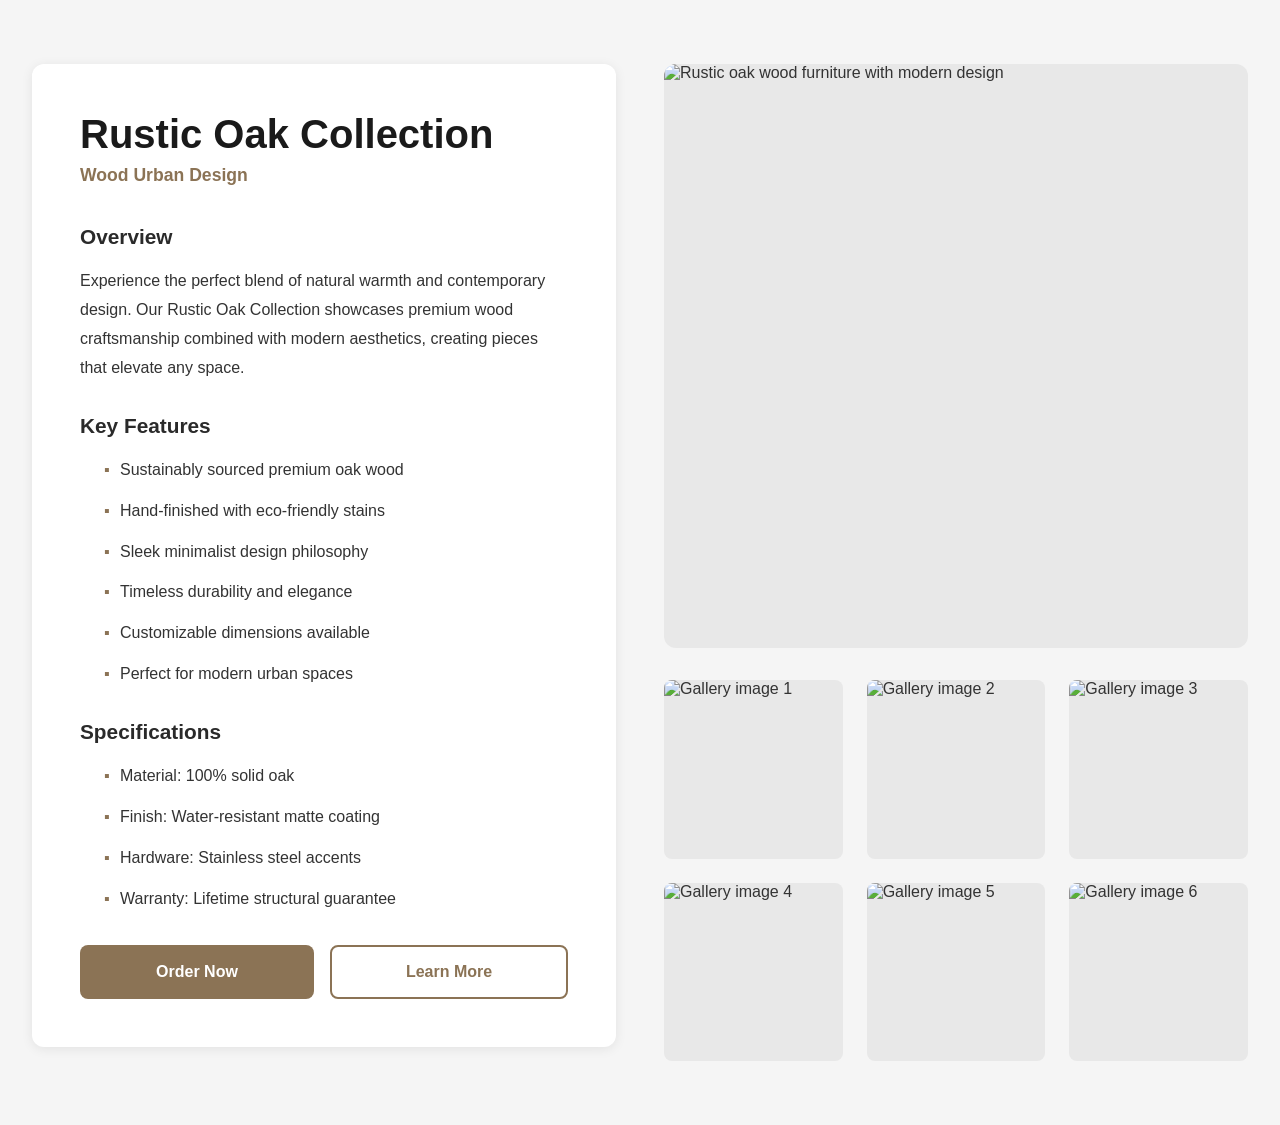
==== detail.html @ fd8ea5c8 "Add dynamic detail page with gallery, lightbox, and responsive design" ====
<!DOCTYPE html>
<html lang="en">
<head>
    <meta charset="UTF-8">
    <meta name="viewport" content="width=device-width, initial-scale=1.0">
    <title>Wood Urban - Project Details</title>
    <style>
        * {
            margin: 0;
            padding: 0;
            box-sizing: border-box;
        }

        body {
            font-family: 'Segoe UI', Tahoma, Geneva, Verdana, sans-serif;
            background: #f5f5f5;
            color: #333;
        }

        /* Layout */
        .detail-container {
            display: grid;
            grid-template-columns: 1fr 1fr;
            gap: 3rem;
            max-width: 1400px;
            margin: 0 auto;
            padding: 4rem 2rem;
            min-height: 100vh;
        }

        /* SIDEBAR - Text Content */
        .detail-sidebar {
            position: sticky;
            top: 2rem;
            height: fit-content;
            display: flex;
            flex-direction: column;
            justify-content: flex-start;
        }

        .content-wrapper {
            background: white;
            padding: 3rem;
            border-radius: 12px;
            box-shadow: 0 2px 12px rgba(0, 0, 0, 0.08);
            animation: slideInLeft 0.8s ease-out;
        }

        .content-wrapper h1 {
            font-size: 2.5rem;
            font-weight: 700;
            margin-bottom: 0.5rem;
            color: #1a1a1a;
        }

        .subtitle {
            font-size: 1.1rem;
            color: #8B7355;
            margin-bottom: 2rem;
            font-weight: 600;
        }

        .description {
            margin-bottom: 2rem;
            line-height: 1.8;
        }

        .description h2 {
            font-size: 1.3rem;
            margin-top: 1.5rem;
            margin-bottom: 0.75rem;
            color: #2a2a2a;
        }

        .description ul {
            list-style: none;
            padding-left: 1.5rem;
        }

        .description li {
            margin-bottom: 0.75rem;
            position: relative;
            padding-left: 1rem;
        }

        .description li::before {
            content: "▪";
            position: absolute;
            left: 0;
            color: #8B7355;
        }

        /* CTA Buttons */
        .cta-section {
            display: flex;
            gap: 1rem;
            margin-top: 2rem;
        }

        .btn {
            flex: 1;
            padding: 1rem 1.5rem;
            border: none;
            border-radius: 8px;
            font-size: 1rem;
            font-weight: 600;
            cursor: pointer;
            transition: all 0.3s cubic-bezier(0.4, 0, 0.2, 1);
        }

        .btn-primary {
            background: #8B7355;
            color: white;
        }

        .btn-primary:hover {
            background: #6d5940;
            transform: translateY(-2px);
            box-shadow: 0 6px 16px rgba(139, 115, 85, 0.25);
        }

        .btn-secondary {
            background: transparent;
            color: #8B7355;
            border: 2px solid #8B7355;
        }

        .btn-secondary:hover {
            background: #8B7355;
            color: white;
            transform: translateY(-2px);
        }

        /* MAIN - Gallery Section */
        .detail-gallery {
            display: flex;
            flex-direction: column;
            gap: 2rem;
            animation: slideInRight 0.8s ease-out;
        }

        /* Hero Section */
        .hero-section {
            position: relative;
            overflow: hidden;
            border-radius: 12px;
            aspect-ratio: 1;
            background: #e8e8e8;
        }

        .hero-image {
            width: 100%;
            height: 100%;
            object-fit: cover;
            display: block;
            transition: transform 0.6s cubic-bezier(0.4, 0, 0.2, 1);
        }

        .hero-section:hover .hero-image {
            transform: scale(1.08);
            cursor: pointer;
        }

        .image-caption {
            position: absolute;
            bottom: 0;
            left: 0;
            right: 0;
            background: linear-gradient(to top, rgba(0, 0, 0, 0.8), transparent);
            padding: 2rem 1.5rem 1.5rem;
            color: white;
            font-size: 1rem;
            font-weight: 500;
            opacity: 0;
            transform: translateY(10px);
            transition: all 0.4s ease;
        }

        .hero-section:hover .image-caption {
            opacity: 1;
            transform: translateY(0);
        }

        /* Gallery Grid */
        .gallery-grid {
            display: grid;
            grid-template-columns: repeat(auto-fit, minmax(150px, 1fr));
            gap: 1.5rem;
        }

        .gallery-item {
            position: relative;
            overflow: hidden;
            border-radius: 8px;
            aspect-ratio: 1;
            background: #e8e8e8;
            cursor: pointer;
            transition: transform 0.3s cubic-bezier(0.4, 0, 0.2, 1);
        }

        .gallery-item:hover {
            transform: translateY(-6px);
        }

        .gallery-thumbnail {
            width: 100%;
            height: 100%;
            object-fit: cover;
            display: block;
            transition: transform 0.6s cubic-bezier(0.4, 0, 0.2, 1);
        }

        .gallery-item:hover .gallery-thumbnail {
            transform: scale(1.12);
        }

        .gallery-overlay {
            position: absolute;
            top: 0;
            left: 0;
            right: 0;
            bottom: 0;
            background: rgba(139, 115, 85, 0.85);
            display: flex;
            align-items: center;
            justify-content: center;
            opacity: 0;
            transition: opacity 0.4s ease;
        }

        .gallery-item:hover .gallery-overlay {
            opacity: 1;
        }

        .zoom-icon {
            font-size: 2rem;
            color: white;
            animation: bounce 0.6s ease infinite;
        }

        /* Animations */
        @keyframes slideInLeft {
            from {
                opacity: 0;
                transform: translateX(-30px);
            }
            to {
                opacity: 1;
                transform: translateX(0);
            }
        }

        @keyframes slideInRight {
            from {
                opacity: 0;
                transform: translateX(30px);
            }
            to {
                opacity: 1;
                transform: translateX(0);
            }
        }

        @keyframes bounce {
            0%, 100% {
                transform: scale(1);
            }
            50% {
                transform: scale(1.1);
            }
        }

        /* LIGHTBOX MODAL */
        .lightbox {
            display: none;
            position: fixed;
            top: 0;
            left: 0;
            width: 100%;
            height: 100%;
            background: rgba(0, 0, 0, 0.95);
            z-index: 1000;
            animation: fadeIn 0.3s ease;
        }

        .lightbox.active {
            display: flex;
            align-items: center;
            justify-content: center;
        }

        .lightbox-content {
            position: relative;
            max-width: 90%;
            max-height: 90vh;
            display: flex;
            flex-direction: column;
            align-items: center;
        }

        .lightbox-image {
            max-width: 100%;
            max-height: 80vh;
            object-fit: contain;
            border-radius: 8px;
            animation: zoomIn 0.4s ease;
        }

        .lightbox-close {
            position: absolute;
            top: -40px;
            right: 0;
            background: none;
            border: none;
            color: white;
            font-size: 2.5rem;
            cursor: pointer;
            transition: transform 0.3s ease;
        }

        .lightbox-close:hover {
            transform: scale(1.2);
        }

        .lightbox-prev,
        .lightbox-next {
            position: absolute;
            top: 50%;
            transform: translateY(-50%);
            background: rgba(255, 255, 255, 0.2);
            border: none;
            color: white;
            font-size: 1.5rem;
            padding: 1rem;
            cursor: pointer;
            border-radius: 50%;
            transition: all 0.3s ease;
            z-index: 10;
        }

        .lightbox-prev:hover,
        .lightbox-next:hover {
            background: rgba(255, 255, 255, 0.4);
            transform: translateY(-50%) scale(1.15);
        }

        .lightbox-prev {
            left: 1rem;
        }

        .lightbox-next {
            right: 1rem;
        }

        .lightbox-caption {
            color: white;
            text-align: center;
            margin-top: 1.5rem;
            font-size: 1.1rem;
        }

        .lightbox-counter {
            color: rgba(255, 255, 255, 0.7);
            font-size: 0.9rem;
            margin-top: 1rem;
        }

        @keyframes fadeIn {
            from {
                opacity: 0;
            }
            to {
                opacity: 1;
            }
        }

        @keyframes zoomIn {
            from {
                opacity: 0;
                transform: scale(0.9);
            }
            to {
                opacity: 1;
                transform: scale(1);
            }
        }

        /* RESPONSIVE DESIGN */
        @media (max-width: 1024px) {
            .detail-container {
                grid-template-columns: 1fr;
                gap: 2rem;
                padding: 2rem 1.5rem;
            }

            .detail-sidebar {
                position: static;
                height: auto;
            }

            .content-wrapper {
                padding: 2rem;
            }

            .content-wrapper h1 {
                font-size: 2rem;
            }
        }

        @media (max-width: 768px) {
            .detail-container {
                gap: 1.5rem;
                padding: 1.5rem 1rem;
            }

            .content-wrapper {
                padding: 1.5rem;
            }

            .content-wrapper h1 {
                font-size: 1.5rem;
            }

            .subtitle {
                font-size: 1rem;
            }

            .cta-section {
                flex-direction: column;
            }

            .gallery-grid {
                grid-template-columns: repeat(auto-fit, minmax(120px, 1fr));
                gap: 1rem;
            }

            .lightbox-prev,
            .lightbox-next {
                padding: 0.75rem;
                font-size: 1.2rem;
            }
        }

        @media (max-width: 480px) {
            .detail-container {
                padding: 1rem;
            }

            .content-wrapper {
                padding: 1rem;
            }

            .content-wrapper h1 {
                font-size: 1.3rem;
            }

            .hero-image {
                aspect-ratio: 3/4;
            }

            .gallery-grid {
                grid-template-columns: repeat(auto-fit, minmax(100px, 1fr));
                gap: 0.75rem;
            }

            .lightbox-prev,
            .lightbox-next {
                padding: 0.5rem;
                font-size: 1rem;
            }

            .lightbox-close {
                top: -30px;
                font-size: 2rem;
            }
        }
    </style>
</head>
<body>
    <div class="detail-container">
        <!-- LEFT COLUMN: Text Content -->
        <aside class="detail-sidebar">
            <div class="content-wrapper">
                <h1>Rustic Oak Collection</h1>
                <p class="subtitle">Wood Urban Design</p>
                
                <div class="description">
                    <h2>Overview</h2>
                    <p>Experience the perfect blend of natural warmth and contemporary design. Our Rustic Oak Collection showcases premium wood craftsmanship combined with modern aesthetics, creating pieces that elevate any space.</p>
                    
                    <h2>Key Features</h2>
                    <ul>
                        <li>Sustainably sourced premium oak wood</li>
                        <li>Hand-finished with eco-friendly stains</li>
                        <li>Sleek minimalist design philosophy</li>
                        <li>Timeless durability and elegance</li>
                        <li>Customizable dimensions available</li>
                        <li>Perfect for modern urban spaces</li>
                    </ul>
                    
                    <h2>Specifications</h2>
                    <ul>
                        <li>Material: 100% solid oak</li>
                        <li>Finish: Water-resistant matte coating</li>
                        <li>Hardware: Stainless steel accents</li>
                        <li>Warranty: Lifetime structural guarantee</li>
                    </ul>
                </div>
                
                <div class="cta-section">
                    <button class="btn btn-primary">Order Now</button>
                    <button class="btn btn-secondary">Learn More</button>
                </div>
            </div>
        </aside>

        <!-- RIGHT COLUMN: Images & Gallery -->
        <main class="detail-gallery">
            <!-- Hero Image -->
            <div class="hero-section">
                <img 
                    class="hero-image" 
                    src="https://images.unsplash.com/photo-1555041469-a586c61ea9bc?w=800&q=80" 
                    alt="Rustic oak wood furniture with modern design"
                >
                <div class="image-caption">
                    <span>Premium wood craftsmanship</span>
                </div>
            </div>

            <!-- Gallery Thumbnails -->
            <div class="gallery-grid">
                <div class="gallery-item" data-index="0">
                    <img 
                        class="gallery-thumbnail" 
                        src="https://images.unsplash.com/photo-1555041469-a586c61ea9bc?w=200&q=80" 
                        alt="Gallery image 1"
                    >
                    <div class="gallery-overlay">
                        <span class="zoom-icon">🔍</span>
                    </div>
                </div>

                <div class="gallery-item" data-index="1">
                    <img 
                        class="gallery-thumbnail" 
                        src="https://images.unsplash.com/photo-1506439773649-6e0eb8cfb237?w=200&q=80" 
                        alt="Gallery image 2"
                    >
                    <div class="gallery-overlay">
                        <span class="zoom-icon">🔍</span>
                    </div>
                </div>

                <div class="gallery-item" data-index="2">
                    <img 
                        class="gallery-thumbnail" 
                        src="https://images.unsplash.com/photo-1555041469-a586c61ea9bc?w=200&q=80" 
                        alt="Gallery image 3"
                    >
                    <div class="gallery-overlay">
                        <span class="zoom-icon">🔍</span>
                    </div>
                </div>

                <div class="gallery-item" data-index="3">
                    <img 
                        class="gallery-thumbnail" 
                        src="https://images.unsplash.com/photo-1506439773649-6e0eb8cfb237?w=200&q=80" 
                        alt="Gallery image 4"
                    >
                    <div class="gallery-overlay">
                        <span class="zoom-icon">🔍</span>
                    </div>
                </div>

                <div class="gallery-item" data-index="4">
                    <img 
                        class="gallery-thumbnail" 
                        src="https://images.unsplash.com/photo-1555041469-a586c61ea9bc?w=200&q=80" 
                        alt="Gallery image 5"
                    >
                    <div class="gallery-overlay">
                        <span class="zoom-icon">🔍</span>
                    </div>
                </div>

                <div class="gallery-item" data-index="5">
                    <img 
                        class="gallery-thumbnail" 
                        src="https://images.unsplash.com/photo-1506439773649-6e0eb8cfb237?w=200&q=80" 
                        alt="Gallery image 6"
                    >
                    <div class="gallery-overlay">
                        <span class="zoom-icon">🔍</span>
                    </div>
                </div>
            </div>
        </main>
    </div>

    <!-- Lightbox Modal -->
    <div class="lightbox" id="lightbox">
        <div class="lightbox-content">
            <button class="lightbox-close">&times;</button>
            <button class="lightbox-prev">❮</button>
            <img class="lightbox-image" src="" alt="Full size image">
            <button class="lightbox-next">❯</button>
            <div class="lightbox-caption"></div>
            <div class="lightbox-counter">
                <span class="current">1</span> / <span class="total">7</span>
            </div>
        </div>
    </div>

    <script>
        class DetailGallery {
            constructor() {
                this.lightbox = document.getElementById('lightbox');
                this.lightboxImage = document.querySelector('.lightbox-image');
                this.lightboxCaption = document.querySelector('.lightbox-caption');
                this.galleryItems = document.querySelectorAll('.gallery-item');
                this.heroImage = document.querySelector('.hero-image');
                this.currentIndex = 0;
                
                this.init();
            }

            init() {
                this.setupGalleryListeners();
                this.setupLightboxListeners();
                this.setupKeyboardNavigation();
            }

            setupGalleryListeners() {
                this.heroImage.addEventListener('click', () => {
                    this.openLightbox(0);
                });

                this.galleryItems.forEach((item, index) => {
                    item.addEventListener('click', () => {
                        this.openLightbox(index + 1);
                    });
                });
            }

            setupLightboxListeners() {
                document.querySelector('.lightbox-close').addEventListener('click', () => {
                    this.closeLightbox();
                });

                document.querySelector('.lightbox-prev').addEventListener('click', () => {
                    this.previousImage();
                });

                document.querySelector('.lightbox-next').addEventListener('click', () => {
                    this.nextImage();
                });

                this.lightbox.addEventListener('click', (e) => {
                    if (e.target === this.lightbox) {
                        this.closeLightbox();
                    }
                });
            }

            openLightbox(index) {
                this.currentIndex = index;
                const images = this.getAllImages();
                
                if (images[index]) {
                    this.lightboxImage.src = images[index];
                    this.updateCounter();
                    this.lightbox.classList.add('active');
                    document.body.style.overflow = 'hidden';
                }
            }

            closeLightbox() {
                this.lightbox.classList.remove('active');
                document.body.style.overflow = 'auto';
            }

            nextImage() {
                const images = this.getAllImages();
                this.currentIndex = (this.currentIndex + 1) % images.length;
                this.updateLightboxImage();
            }

            previousImage() {
                const images = this.getAllImages();
                this.currentIndex = (this.currentIndex - 1 + images.length) % images.length;
                this.updateLightboxImage();
            }

            updateLightboxImage() {
                const images = this.getAllImages();
                this.lightboxImage.style.opacity = '0';
                setTimeout(() => {
                    this.lightboxImage.src = images[this.currentIndex];
                    this.lightboxImage.style.opacity = '1';
                    this.updateCounter();
                }, 200);
            }

            updateCounter() {
                document.querySelector('.lightbox-counter .current').textContent = 
                    this.currentIndex + 1;
            }

            getAllImages() {
                const images = [this.heroImage.src];
                
                this.galleryItems.forEach(item => {
                    const img = item.querySelector('.gallery-thumbnail');
                    images.push(img.src);
                });

                return images;
            }

            setupKeyboardNavigation() {
                document.addEventListener('keydown', (e) => {
                    if (!this.lightbox.classList.contains('active')) return;

                    switch (e.key) {
                        case 'ArrowRight':
                            this.nextImage();
                            break;
                        case 'ArrowLeft':
                            this.previousImage();
                            break;
                        case 'Escape':
                            this.closeLightbox();
                            break;
                    }
                });
            }
        }

        if (document.readyState === 'loading') {
            document.addEventListener('DOMContentLoaded', () => {
                new DetailGallery();
            });
        } else {
            new DetailGallery();
        }
    </script>
</body>
</html>
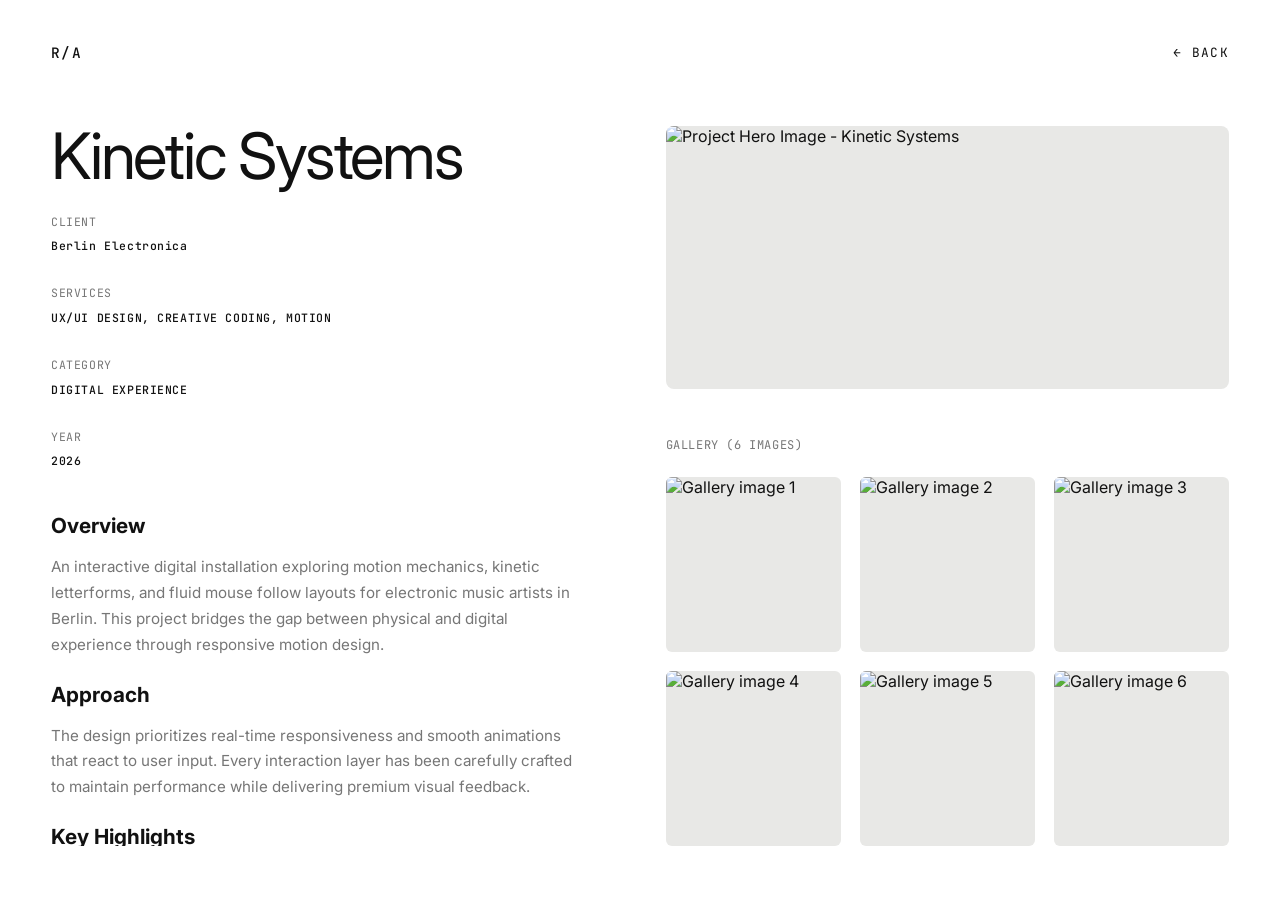
==== commit c4ea4ef7: "Replace detail.html with integrated two-column layout matching portfolio design system" ====
--- a/detail.html
+++ b/detail.html
@@ -3,152 +3,327 @@
 <head>
     <meta charset="UTF-8">
     <meta name="viewport" content="width=device-width, initial-scale=1.0">
-    <title>Wood Urban - Project Details</title>
+    <meta name="description" content="Project Detail - Ruslan Antonenko Portfolio">
+    <title>Project Detail — Ruslan Antonenko</title>
+    
+    <!-- Google Fonts: Inter for branding/headers, JetBrains Mono for technical metadata -->
+    <link rel="preconnect" href="https://fonts.googleapis.com">
+    <link rel="preconnect" href="https://fonts.gstatic.com" crossorigin>
+    <link href="https://fonts.googleapis.com/css2?family=Inter:wght@300;400;500;600&family=JetBrains+Mono:wght@300;400;500&display=swap" rel="stylesheet">
+    
     <style>
+        /* ============================================
+           CORE DESIGN SYSTEM (SHARED WITH MAIN SITE)
+        ============================================ */
+        :root {
+            --bg-color: #ffffff;
+            --text-color: #111111;
+            --text-muted: #767676;
+            --accent-color: #003cff;
+            --grid-color: #e8e8e6;
+            --glow-color: rgba(0, 60, 255, 0.12);
+            --panel-backdrop: rgba(0, 0, 0, 0.3);
+            --selection-bg: #003cff;
+            --selection-color: #ffffff;
+
+            --font-sans: 'Inter', -apple-system, BlinkMacSystemFont, "Segoe UI", Roboto, sans-serif;
+            --font-mono: 'JetBrains Mono', 'Space Mono', monospace;
+
+            --cursor-size: 40px;
+            --cursor-dot-size: 6px;
+        }
+
+        [data-theme="dark"] {
+            --bg-color: #0c0c0e;
+            --text-color: #f5f5f7;
+            --text-muted: #8e8e93;
+            --accent-color: #0055ff;
+            --grid-color: #1a1a1f;
+            --glow-color: rgba(0, 85, 255, 0.25);
+            --panel-backdrop: rgba(0, 0, 0, 0.6);
+            --selection-bg: #0055ff;
+            --selection-color: #ffffff;
+        }
+
         * {
             margin: 0;
             padding: 0;
             box-sizing: border-box;
-        }
-
-        body {
-            font-family: 'Segoe UI', Tahoma, Geneva, Verdana, sans-serif;
-            background: #f5f5f5;
-            color: #333;
-        }
-
-        /* Layout */
+            -webkit-font-smoothing: antialiased;
+            -moz-osx-font-smoothing: grayscale;
+        }
+
+        html, body {
+            width: 100%;
+            height: 100%;
+            background-color: var(--bg-color);
+            color: var(--text-color);
+            font-family: var(--font-sans);
+            transition: background-color 0.8s cubic-bezier(0.85, 0, 0.15, 1), color 0.8s cubic-bezier(0.85, 0, 0.15, 1);
+        }
+
+        ::selection {
+            background-color: var(--selection-bg);
+            color: var(--selection-color);
+        }
+
+        /* ============================================
+           DETAIL PAGE LAYOUT
+        ============================================ */
+        
+        /* Header Navigation (Minimal) */
+        .detail-header {
+            position: fixed;
+            top: 0;
+            left: 0;
+            width: 100vw;
+            display: flex;
+            justify-content: space-between;
+            align-items: center;
+            padding: 4vh 4vw;
+            z-index: 20;
+            font-family: var(--font-mono);
+            font-size: 0.8rem;
+            letter-spacing: 0.1em;
+        }
+
+        .detail-header-logo {
+            font-weight: 500;
+            cursor: pointer;
+            font-size: 0.9rem;
+        }
+
+        .detail-header-logo::after {
+            content: '';
+            position: absolute;
+            bottom: -2px;
+            left: 0;
+            width: 0;
+            height: 1px;
+            background-color: var(--text-color);
+            transition: width 0.3s cubic-bezier(0.16, 1, 0.3, 1);
+        }
+
+        .detail-header-logo:hover::after {
+            width: 100%;
+        }
+
+        .detail-back-btn {
+            background: none;
+            border: none;
+            color: var(--text-color);
+            cursor: pointer;
+            font-family: var(--font-mono);
+            font-size: 0.8rem;
+            letter-spacing: 0.1em;
+            padding: 0.5rem 0;
+            position: relative;
+            overflow: hidden;
+            transition: color 0.3s;
+        }
+
+        .detail-back-btn::after {
+            content: '';
+            position: absolute;
+            bottom: 0;
+            left: 0;
+            width: 0;
+            height: 1px;
+            background-color: var(--accent-color);
+            transition: width 0.3s cubic-bezier(0.16, 1, 0.3, 1);
+        }
+
+        .detail-back-btn:hover::after {
+            width: 100%;
+        }
+
+        /* Two-Column Layout */
         .detail-container {
             display: grid;
             grid-template-columns: 1fr 1fr;
-            gap: 3rem;
-            max-width: 1400px;
-            margin: 0 auto;
-            padding: 4rem 2rem;
-            min-height: 100vh;
-        }
-
-        /* SIDEBAR - Text Content */
-        .detail-sidebar {
-            position: sticky;
-            top: 2rem;
-            height: fit-content;
+            gap: 4vw;
+            width: 100%;
+            height: 100vh;
+            padding: 14vh 4vw 6vh 4vw;
+            overflow: hidden;
+        }
+
+        /* LEFT COLUMN: Text & Metadata */
+        .detail-left-col {
             display: flex;
             flex-direction: column;
-            justify-content: flex-start;
-        }
-
-        .content-wrapper {
-            background: white;
-            padding: 3rem;
-            border-radius: 12px;
-            box-shadow: 0 2px 12px rgba(0, 0, 0, 0.08);
-            animation: slideInLeft 0.8s ease-out;
-        }
-
-        .content-wrapper h1 {
-            font-size: 2.5rem;
-            font-weight: 700;
-            margin-bottom: 0.5rem;
-            color: #1a1a1a;
-        }
-
-        .subtitle {
-            font-size: 1.1rem;
-            color: #8B7355;
-            margin-bottom: 2rem;
-            font-weight: 600;
-        }
-
-        .description {
-            margin-bottom: 2rem;
-            line-height: 1.8;
-        }
-
-        .description h2 {
+            justify-content: space-between;
+            overflow-y: auto;
+            padding-right: 2vw;
+            scroll-behavior: smooth;
+        }
+
+        .detail-left-col::-webkit-scrollbar {
+            width: 6px;
+        }
+
+        .detail-left-col::-webkit-scrollbar-track {
+            background: transparent;
+        }
+
+        .detail-left-col::-webkit-scrollbar-thumb {
+            background-color: var(--grid-color);
+            border-radius: 3px;
+        }
+
+        .detail-project-title {
+            font-size: clamp(2.2rem, 5vw, 4.5rem);
+            font-weight: 400;
+            line-height: 0.95;
+            letter-spacing: -0.035em;
+            margin-bottom: 3vh;
+            animation: slideInUp 0.8s ease-out;
+        }
+
+        .detail-project-meta {
+            display: flex;
+            flex-direction: column;
+            gap: 2rem;
+            margin-bottom: 5vh;
+            animation: slideInUp 0.8s ease-out 0.1s backwards;
+        }
+
+        .detail-meta-item {
+            display: flex;
+            flex-direction: column;
+            gap: 0.6rem;
+            font-family: var(--font-mono);
+            font-size: 0.72rem;
+            letter-spacing: 0.05em;
+        }
+
+        .detail-meta-label {
+            color: var(--text-muted);
+            font-weight: 400;
+        }
+
+        .detail-meta-value {
+            font-weight: 500;
+            color: var(--text-color);
+        }
+
+        .detail-description {
+            margin-bottom: 5vh;
+            animation: slideInUp 0.8s ease-out 0.2s backwards;
+        }
+
+        .detail-description h2 {
             font-size: 1.3rem;
-            margin-top: 1.5rem;
-            margin-bottom: 0.75rem;
-            color: #2a2a2a;
-        }
-
-        .description ul {
+            margin-bottom: 1rem;
+            color: var(--text-color);
+        }
+
+        .detail-description p {
+            font-size: 0.95rem;
+            line-height: 1.7;
+            color: var(--text-muted);
+            margin-bottom: 1.5rem;
+        }
+
+        .detail-description ul {
             list-style: none;
             padding-left: 1.5rem;
-        }
-
-        .description li {
-            margin-bottom: 0.75rem;
+            margin-bottom: 1.5rem;
+        }
+
+        .detail-description li {
+            margin-bottom: 0.8rem;
             position: relative;
             padding-left: 1rem;
-        }
-
-        .description li::before {
+            font-size: 0.95rem;
+            line-height: 1.6;
+            color: var(--text-muted);
+        }
+
+        .detail-description li::before {
             content: "▪";
             position: absolute;
             left: 0;
-            color: #8B7355;
+            color: var(--accent-color);
         }
 
         /* CTA Buttons */
-        .cta-section {
+        .detail-cta-section {
             display: flex;
             gap: 1rem;
-            margin-top: 2rem;
-        }
-
-        .btn {
+            margin-top: 3rem;
+            animation: slideInUp 0.8s ease-out 0.3s backwards;
+        }
+
+        .detail-btn {
             flex: 1;
             padding: 1rem 1.5rem;
             border: none;
-            border-radius: 8px;
-            font-size: 1rem;
+            border-radius: 4px;
+            font-size: 0.8rem;
             font-weight: 600;
             cursor: pointer;
+            font-family: var(--font-mono);
+            letter-spacing: 0.05em;
             transition: all 0.3s cubic-bezier(0.4, 0, 0.2, 1);
         }
 
-        .btn-primary {
-            background: #8B7355;
+        .detail-btn-primary {
+            background: var(--accent-color);
             color: white;
         }
 
-        .btn-primary:hover {
-            background: #6d5940;
-            transform: translateY(-2px);
-            box-shadow: 0 6px 16px rgba(139, 115, 85, 0.25);
-        }
-
-        .btn-secondary {
+        .detail-btn-primary:hover {
+            transform: translateY(-3px);
+            box-shadow: 0 8px 24px rgba(0, 60, 255, 0.25);
+        }
+
+        .detail-btn-secondary {
             background: transparent;
-            color: #8B7355;
-            border: 2px solid #8B7355;
-        }
-
-        .btn-secondary:hover {
-            background: #8B7355;
-            color: white;
-            transform: translateY(-2px);
-        }
-
-        /* MAIN - Gallery Section */
-        .detail-gallery {
+            color: var(--text-color);
+            border: 1px solid var(--grid-color);
+        }
+
+        .detail-btn-secondary:hover {
+            background: var(--grid-color);
+            border-color: var(--text-color);
+            transform: translateY(-3px);
+        }
+
+        /* RIGHT COLUMN: Gallery & Visuals */
+        .detail-right-col {
             display: flex;
             flex-direction: column;
-            gap: 2rem;
-            animation: slideInRight 0.8s ease-out;
-        }
-
-        /* Hero Section */
-        .hero-section {
+            gap: 3rem;
+            overflow-y: auto;
+            scroll-behavior: smooth;
+        }
+
+        .detail-right-col::-webkit-scrollbar {
+            width: 6px;
+        }
+
+        .detail-right-col::-webkit-scrollbar-track {
+            background: transparent;
+        }
+
+        .detail-right-col::-webkit-scrollbar-thumb {
+            background-color: var(--grid-color);
+            border-radius: 3px;
+        }
+
+        /* Hero Image Section */
+        .detail-hero-section {
             position: relative;
             overflow: hidden;
-            border-radius: 12px;
-            aspect-ratio: 1;
-            background: #e8e8e8;
-        }
-
-        .hero-image {
+            border-radius: 8px;
+            aspect-ratio: 4 / 5;
+            background: var(--grid-color);
+            cursor: pointer;
+            animation: slideInDown 0.8s ease-out;
+        }
+
+        .detail-hero-img {
             width: 100%;
             height: 100%;
             object-fit: cover;
@@ -156,12 +331,11 @@
             transition: transform 0.6s cubic-bezier(0.4, 0, 0.2, 1);
         }
 
-        .hero-section:hover .hero-image {
+        .detail-hero-section:hover .detail-hero-img {
             transform: scale(1.08);
-            cursor: pointer;
-        }
-
-        .image-caption {
+        }
+
+        .detail-hero-caption {
             position: absolute;
             bottom: 0;
             left: 0;
@@ -169,40 +343,62 @@
             background: linear-gradient(to top, rgba(0, 0, 0, 0.8), transparent);
             padding: 2rem 1.5rem 1.5rem;
             color: white;
-            font-size: 1rem;
+            font-size: 0.95rem;
             font-weight: 500;
             opacity: 0;
             transform: translateY(10px);
             transition: all 0.4s ease;
         }
 
-        .hero-section:hover .image-caption {
+        .detail-hero-section:hover .detail-hero-caption {
             opacity: 1;
             transform: translateY(0);
         }
 
-        /* Gallery Grid */
-        .gallery-grid {
+        /* Gallery Grid Section */
+        .detail-gallery-section {
+            display: flex;
+            flex-direction: column;
+            gap: 1.5rem;
+        }
+
+        .detail-gallery-title {
+            font-family: var(--font-mono);
+            font-size: 0.75rem;
+            letter-spacing: 0.05em;
+            color: var(--text-muted);
+            text-transform: uppercase;
+        }
+
+        .detail-gallery-grid {
             display: grid;
-            grid-template-columns: repeat(auto-fit, minmax(150px, 1fr));
-            gap: 1.5rem;
-        }
-
-        .gallery-item {
+            grid-template-columns: repeat(auto-fit, minmax(140px, 1fr));
+            gap: 1.2rem;
+        }
+
+        .detail-gallery-item {
             position: relative;
             overflow: hidden;
-            border-radius: 8px;
+            border-radius: 6px;
             aspect-ratio: 1;
-            background: #e8e8e8;
+            background: var(--grid-color);
             cursor: pointer;
             transition: transform 0.3s cubic-bezier(0.4, 0, 0.2, 1);
-        }
-
-        .gallery-item:hover {
-            transform: translateY(-6px);
-        }
-
-        .gallery-thumbnail {
+            animation: fadeInUp 0.6s ease-out;
+        }
+
+        .detail-gallery-item:nth-child(1) { animation-delay: 0.1s; }
+        .detail-gallery-item:nth-child(2) { animation-delay: 0.15s; }
+        .detail-gallery-item:nth-child(3) { animation-delay: 0.2s; }
+        .detail-gallery-item:nth-child(4) { animation-delay: 0.25s; }
+        .detail-gallery-item:nth-child(5) { animation-delay: 0.3s; }
+        .detail-gallery-item:nth-child(6) { animation-delay: 0.35s; }
+
+        .detail-gallery-item:hover {
+            transform: translateY(-8px);
+        }
+
+        .detail-gallery-thumb {
             width: 100%;
             height: 100%;
             object-fit: cover;
@@ -210,17 +406,17 @@
             transition: transform 0.6s cubic-bezier(0.4, 0, 0.2, 1);
         }
 
-        .gallery-item:hover .gallery-thumbnail {
+        .detail-gallery-item:hover .detail-gallery-thumb {
             transform: scale(1.12);
         }
 
-        .gallery-overlay {
+        .detail-gallery-overlay {
             position: absolute;
             top: 0;
             left: 0;
             right: 0;
             bottom: 0;
-            background: rgba(139, 115, 85, 0.85);
+            background: rgba(0, 60, 255, 0.85);
             display: flex;
             align-items: center;
             justify-content: center;
@@ -228,36 +424,51 @@
             transition: opacity 0.4s ease;
         }
 
-        .gallery-item:hover .gallery-overlay {
+        [data-theme="dark"] .detail-gallery-overlay {
+            background: rgba(0, 85, 255, 0.85);
+        }
+
+        .detail-gallery-item:hover .detail-gallery-overlay {
             opacity: 1;
         }
 
-        .zoom-icon {
-            font-size: 2rem;
+        .detail-zoom-icon {
+            font-size: 1.8rem;
             color: white;
             animation: bounce 0.6s ease infinite;
         }
 
         /* Animations */
-        @keyframes slideInLeft {
+        @keyframes slideInUp {
             from {
                 opacity: 0;
-                transform: translateX(-30px);
+                transform: translateY(30px);
             }
             to {
                 opacity: 1;
-                transform: translateX(0);
-            }
-        }
-
-        @keyframes slideInRight {
+                transform: translateY(0);
+            }
+        }
+
+        @keyframes slideInDown {
             from {
                 opacity: 0;
-                transform: translateX(30px);
+                transform: translateY(-30px);
             }
             to {
                 opacity: 1;
-                transform: translateX(0);
+                transform: translateY(0);
+            }
+        }
+
+        @keyframes fadeInUp {
+            from {
+                opacity: 0;
+                transform: translateY(15px);
+            }
+            to {
+                opacity: 1;
+                transform: translateY(0);
             }
         }
 
@@ -270,8 +481,8 @@
             }
         }
 
-        /* LIGHTBOX MODAL */
-        .lightbox {
+        /* Lightbox Modal */
+        .detail-lightbox {
             display: none;
             position: fixed;
             top: 0;
@@ -280,16 +491,16 @@
             height: 100%;
             background: rgba(0, 0, 0, 0.95);
             z-index: 1000;
-            animation: fadeIn 0.3s ease;
-        }
-
-        .lightbox.active {
-            display: flex;
             align-items: center;
             justify-content: center;
-        }
-
-        .lightbox-content {
+            animation: fadeIn 0.3s ease;
+        }
+
+        .detail-lightbox.active {
+            display: flex;
+        }
+
+        .detail-lightbox-content {
             position: relative;
             max-width: 90%;
             max-height: 90vh;
@@ -298,39 +509,40 @@
             align-items: center;
         }
 
-        .lightbox-image {
+        .detail-lightbox-image {
             max-width: 100%;
             max-height: 80vh;
             object-fit: contain;
-            border-radius: 8px;
+            border-radius: 6px;
             animation: zoomIn 0.4s ease;
         }
 
-        .lightbox-close {
+        .detail-lightbox-close {
             position: absolute;
             top: -40px;
             right: 0;
             background: none;
             border: none;
             color: white;
-            font-size: 2.5rem;
+            font-size: 2.2rem;
             cursor: pointer;
             transition: transform 0.3s ease;
-        }
-
-        .lightbox-close:hover {
+            line-height: 1;
+        }
+
+        .detail-lightbox-close:hover {
             transform: scale(1.2);
         }
 
-        .lightbox-prev,
-        .lightbox-next {
+        .detail-lightbox-prev,
+        .detail-lightbox-next {
             position: absolute;
             top: 50%;
             transform: translateY(-50%);
             background: rgba(255, 255, 255, 0.2);
             border: none;
             color: white;
-            font-size: 1.5rem;
+            font-size: 1.4rem;
             padding: 1rem;
             cursor: pointer;
             border-radius: 50%;
@@ -338,40 +550,37 @@
             z-index: 10;
         }
 
-        .lightbox-prev:hover,
-        .lightbox-next:hover {
+        .detail-lightbox-prev:hover,
+        .detail-lightbox-next:hover {
             background: rgba(255, 255, 255, 0.4);
             transform: translateY(-50%) scale(1.15);
         }
 
-        .lightbox-prev {
-            left: 1rem;
-        }
-
-        .lightbox-next {
-            right: 1rem;
-        }
-
-        .lightbox-caption {
+        .detail-lightbox-prev {
+            left: 1.5rem;
+        }
+
+        .detail-lightbox-next {
+            right: 1.5rem;
+        }
+
+        .detail-lightbox-caption {
             color: white;
             text-align: center;
             margin-top: 1.5rem;
-            font-size: 1.1rem;
-        }
-
-        .lightbox-counter {
+            font-size: 1rem;
+        }
+
+        .detail-lightbox-counter {
             color: rgba(255, 255, 255, 0.7);
-            font-size: 0.9rem;
+            font-size: 0.85rem;
             margin-top: 1rem;
+            font-family: var(--font-mono);
         }
 
         @keyframes fadeIn {
-            from {
-                opacity: 0;
-            }
-            to {
-                opacity: 1;
-            }
+            from { opacity: 0; }
+            to { opacity: 1; }
         }
 
         @keyframes zoomIn {
@@ -385,214 +594,245 @@
             }
         }
 
-        /* RESPONSIVE DESIGN */
+        /* Synchronized Scrolling - Keep scroll sync between columns */
+        .detail-container {
+            display: grid;
+            grid-template-columns: 1fr 1fr;
+        }
+
+        /* Responsive Design */
         @media (max-width: 1024px) {
             .detail-container {
                 grid-template-columns: 1fr;
                 gap: 2rem;
-                padding: 2rem 1.5rem;
-            }
-
-            .detail-sidebar {
-                position: static;
+                padding: 12vh 4vw 6vh 4vw;
                 height: auto;
-            }
-
-            .content-wrapper {
-                padding: 2rem;
-            }
-
-            .content-wrapper h1 {
+                min-height: 100vh;
+            }
+
+            .detail-left-col {
+                order: 2;
+                padding-right: 0;
+                overflow-y: visible;
+                margin-bottom: 3rem;
+            }
+
+            .detail-right-col {
+                order: 1;
+                overflow-y: visible;
+            }
+
+            .detail-project-title {
                 font-size: 2rem;
             }
+
+            .detail-gallery-grid {
+                grid-template-columns: repeat(auto-fit, minmax(120px, 1fr));
+            }
         }
 
         @media (max-width: 768px) {
+            .detail-header {
+                padding: 3vh 4vw;
+            }
+
             .detail-container {
+                padding: 12vh 4vw 8vh 4vw;
+            }
+
+            .detail-project-title {
+                font-size: 1.6rem;
+                margin-bottom: 2vh;
+            }
+
+            .detail-project-meta {
                 gap: 1.5rem;
-                padding: 1.5rem 1rem;
-            }
-
-            .content-wrapper {
-                padding: 1.5rem;
-            }
-
-            .content-wrapper h1 {
-                font-size: 1.5rem;
-            }
-
-            .subtitle {
-                font-size: 1rem;
-            }
-
-            .cta-section {
+            }
+
+            .detail-cta-section {
                 flex-direction: column;
             }
 
-            .gallery-grid {
-                grid-template-columns: repeat(auto-fit, minmax(120px, 1fr));
+            .detail-gallery-grid {
+                grid-template-columns: repeat(auto-fit, minmax(100px, 1fr));
                 gap: 1rem;
             }
 
-            .lightbox-prev,
-            .lightbox-next {
-                padding: 0.75rem;
+            .detail-hero-section {
+                aspect-ratio: 3/4;
+            }
+        }
+
+        @media (max-width: 480px) {
+            .detail-header {
+                padding: 2.5vh 3vw;
+            }
+
+            .detail-container {
+                padding: 11vh 3vw 6vh 3vw;
+            }
+
+            .detail-project-title {
+                font-size: 1.3rem;
+                margin-bottom: 1.5vh;
+            }
+
+            .detail-meta-item {
+                font-size: 0.65rem;
+            }
+
+            .detail-gallery-grid {
+                grid-template-columns: repeat(auto-fit, minmax(85px, 1fr));
+                gap: 0.75rem;
+            }
+
+            .detail-lightbox-prev,
+            .detail-lightbox-next {
+                padding: 0.7rem;
                 font-size: 1.2rem;
-            }
-        }
-
-        @media (max-width: 480px) {
-            .detail-container {
-                padding: 1rem;
-            }
-
-            .content-wrapper {
-                padding: 1rem;
-            }
-
-            .content-wrapper h1 {
-                font-size: 1.3rem;
-            }
-
-            .hero-image {
-                aspect-ratio: 3/4;
-            }
-
-            .gallery-grid {
-                grid-template-columns: repeat(auto-fit, minmax(100px, 1fr));
-                gap: 0.75rem;
-            }
-
-            .lightbox-prev,
-            .lightbox-next {
-                padding: 0.5rem;
-                font-size: 1rem;
-            }
-
-            .lightbox-close {
-                top: -30px;
-                font-size: 2rem;
             }
         }
     </style>
 </head>
 <body>
+    <!-- Header Navigation -->
+    <header class="detail-header">
+        <div class="detail-header-logo">R/A</div>
+        <button class="detail-back-btn" onclick="window.history.back()">← BACK</button>
+    </header>
+
+    <!-- Two-Column Detail Layout -->
     <div class="detail-container">
         <!-- LEFT COLUMN: Text Content -->
-        <aside class="detail-sidebar">
-            <div class="content-wrapper">
-                <h1>Rustic Oak Collection</h1>
-                <p class="subtitle">Wood Urban Design</p>
+        <aside class="detail-left-col">
+            <div>
+                <h1 class="detail-project-title">Kinetic Systems</h1>
                 
-                <div class="description">
+                <div class="detail-project-meta">
+                    <div class="detail-meta-item">
+                        <span class="detail-meta-label">CLIENT</span>
+                        <span class="detail-meta-value">Berlin Electronica</span>
+                    </div>
+                    <div class="detail-meta-item">
+                        <span class="detail-meta-label">SERVICES</span>
+                        <span class="detail-meta-value">UX/UI DESIGN, CREATIVE CODING, MOTION</span>
+                    </div>
+                    <div class="detail-meta-item">
+                        <span class="detail-meta-label">CATEGORY</span>
+                        <span class="detail-meta-value">DIGITAL EXPERIENCE</span>
+                    </div>
+                    <div class="detail-meta-item">
+                        <span class="detail-meta-label">YEAR</span>
+                        <span class="detail-meta-value">2026</span>
+                    </div>
+                </div>
+
+                <div class="detail-description">
                     <h2>Overview</h2>
-                    <p>Experience the perfect blend of natural warmth and contemporary design. Our Rustic Oak Collection showcases premium wood craftsmanship combined with modern aesthetics, creating pieces that elevate any space.</p>
+                    <p>An interactive digital installation exploring motion mechanics, kinetic letterforms, and fluid mouse follow layouts for electronic music artists in Berlin. This project bridges the gap between physical and digital experience through responsive motion design.</p>
                     
-                    <h2>Key Features</h2>
+                    <h2>Approach</h2>
+                    <p>The design prioritizes real-time responsiveness and smooth animations that react to user input. Every interaction layer has been carefully crafted to maintain performance while delivering premium visual feedback.</p>
+                    
+                    <h2>Key Highlights</h2>
                     <ul>
-                        <li>Sustainably sourced premium oak wood</li>
-                        <li>Hand-finished with eco-friendly stains</li>
-                        <li>Sleek minimalist design philosophy</li>
-                        <li>Timeless durability and elegance</li>
-                        <li>Customizable dimensions available</li>
-                        <li>Perfect for modern urban spaces</li>
-                    </ul>
-                    
-                    <h2>Specifications</h2>
-                    <ul>
-                        <li>Material: 100% solid oak</li>
-                        <li>Finish: Water-resistant matte coating</li>
-                        <li>Hardware: Stainless steel accents</li>
-                        <li>Warranty: Lifetime structural guarantee</li>
+                        <li>Smooth parallax scrolling with synchronized animations</li>
+                        <li>Responsive touch and mouse tracking mechanics</li>
+                        <li>High-resolution image gallery with smooth transitions</li>
+                        <li>Custom hover effects with visual hierarchy</li>
+                        <li>Performance optimized for desktop and mobile</li>
                     </ul>
                 </div>
-                
-                <div class="cta-section">
-                    <button class="btn btn-primary">Order Now</button>
-                    <button class="btn btn-secondary">Learn More</button>
+
+                <div class="detail-cta-section">
+                    <button class="detail-btn detail-btn-primary">VIEW PROJECT</button>
+                    <button class="detail-btn detail-btn-secondary">CONTACT</button>
                 </div>
             </div>
         </aside>
 
-        <!-- RIGHT COLUMN: Images & Gallery -->
-        <main class="detail-gallery">
+        <!-- RIGHT COLUMN: Gallery -->
+        <main class="detail-right-col">
             <!-- Hero Image -->
-            <div class="hero-section">
+            <div class="detail-hero-section" data-index="0">
                 <img 
-                    class="hero-image" 
-                    src="https://images.unsplash.com/photo-1555041469-a586c61ea9bc?w=800&q=80" 
-                    alt="Rustic oak wood furniture with modern design"
+                    class="detail-hero-img" 
+                    src="https://images.unsplash.com/photo-1555041469-a586c61ea9bc?w=600&q=80" 
+                    alt="Project Hero Image - Kinetic Systems"
                 >
-                <div class="image-caption">
-                    <span>Premium wood craftsmanship</span>
+                <div class="detail-hero-caption">
+                    <span>Premium visual showcase</span>
                 </div>
             </div>
 
-            <!-- Gallery Thumbnails -->
-            <div class="gallery-grid">
-                <div class="gallery-item" data-index="0">
-                    <img 
-                        class="gallery-thumbnail" 
-                        src="https://images.unsplash.com/photo-1555041469-a586c61ea9bc?w=200&q=80" 
-                        alt="Gallery image 1"
-                    >
-                    <div class="gallery-overlay">
-                        <span class="zoom-icon">🔍</span>
+            <!-- Gallery Section -->
+            <div class="detail-gallery-section">
+                <div class="detail-gallery-title">Gallery (6 Images)</div>
+                <div class="detail-gallery-grid">
+                    <div class="detail-gallery-item" data-index="1">
+                        <img 
+                            class="detail-gallery-thumb" 
+                            src="https://images.unsplash.com/photo-1506439773649-6e0eb8cfb237?w=200&q=80" 
+                            alt="Gallery image 1"
+                        >
+                        <div class="detail-gallery-overlay">
+                            <span class="detail-zoom-icon">🔍</span>
+                        </div>
                     </div>
-                </div>
-
-                <div class="gallery-item" data-index="1">
-                    <img 
-                        class="gallery-thumbnail" 
-                        src="https://images.unsplash.com/photo-1506439773649-6e0eb8cfb237?w=200&q=80" 
-                        alt="Gallery image 2"
-                    >
-                    <div class="gallery-overlay">
-                        <span class="zoom-icon">🔍</span>
+
+                    <div class="detail-gallery-item" data-index="2">
+                        <img 
+                            class="detail-gallery-thumb" 
+                            src="https://images.unsplash.com/photo-1555041469-a586c61ea9bc?w=200&q=80" 
+                            alt="Gallery image 2"
+                        >
+                        <div class="detail-gallery-overlay">
+                            <span class="detail-zoom-icon">🔍</span>
+                        </div>
                     </div>
-                </div>
-
-                <div class="gallery-item" data-index="2">
-                    <img 
-                        class="gallery-thumbnail" 
-                        src="https://images.unsplash.com/photo-1555041469-a586c61ea9bc?w=200&q=80" 
-                        alt="Gallery image 3"
-                    >
-                    <div class="gallery-overlay">
-                        <span class="zoom-icon">🔍</span>
+
+                    <div class="detail-gallery-item" data-index="3">
+                        <img 
+                            class="detail-gallery-thumb" 
+                            src="https://images.unsplash.com/photo-1506439773649-6e0eb8cfb237?w=200&q=80" 
+                            alt="Gallery image 3"
+                        >
+                        <div class="detail-gallery-overlay">
+                            <span class="detail-zoom-icon">🔍</span>
+                        </div>
                     </div>
-                </div>
-
-                <div class="gallery-item" data-index="3">
-                    <img 
-                        class="gallery-thumbnail" 
-                        src="https://images.unsplash.com/photo-1506439773649-6e0eb8cfb237?w=200&q=80" 
-                        alt="Gallery image 4"
-                    >
-                    <div class="gallery-overlay">
-                        <span class="zoom-icon">🔍</span>
+
+                    <div class="detail-gallery-item" data-index="4">
+                        <img 
+                            class="detail-gallery-thumb" 
+                            src="https://images.unsplash.com/photo-1555041469-a586c61ea9bc?w=200&q=80" 
+                            alt="Gallery image 4"
+                        >
+                        <div class="detail-gallery-overlay">
+                            <span class="detail-zoom-icon">🔍</span>
+                        </div>
                     </div>
-                </div>
-
-                <div class="gallery-item" data-index="4">
-                    <img 
-                        class="gallery-thumbnail" 
-                        src="https://images.unsplash.com/photo-1555041469-a586c61ea9bc?w=200&q=80" 
-                        alt="Gallery image 5"
-                    >
-                    <div class="gallery-overlay">
-                        <span class="zoom-icon">🔍</span>
+
+                    <div class="detail-gallery-item" data-index="5">
+                        <img 
+                            class="detail-gallery-thumb" 
+                            src="https://images.unsplash.com/photo-1506439773649-6e0eb8cfb237?w=200&q=80" 
+                            alt="Gallery image 5"
+                        >
+                        <div class="detail-gallery-overlay">
+                            <span class="detail-zoom-icon">🔍</span>
+                        </div>
                     </div>
-                </div>
-
-                <div class="gallery-item" data-index="5">
-                    <img 
-                        class="gallery-thumbnail" 
-                        src="https://images.unsplash.com/photo-1506439773649-6e0eb8cfb237?w=200&q=80" 
-                        alt="Gallery image 6"
-                    >
-                    <div class="gallery-overlay">
-                        <span class="zoom-icon">🔍</span>
+
+                    <div class="detail-gallery-item" data-index="6">
+                        <img 
+                            class="detail-gallery-thumb" 
+                            src="https://images.unsplash.com/photo-1555041469-a586c61ea9bc?w=200&q=80" 
+                            alt="Gallery image 6"
+                        >
+                        <div class="detail-gallery-overlay">
+                            <span class="detail-zoom-icon">🔍</span>
+                        </div>
                     </div>
                 </div>
             </div>
@@ -600,28 +840,35 @@
     </div>
 
     <!-- Lightbox Modal -->
-    <div class="lightbox" id="lightbox">
-        <div class="lightbox-content">
-            <button class="lightbox-close">&times;</button>
-            <button class="lightbox-prev">❮</button>
-            <img class="lightbox-image" src="" alt="Full size image">
-            <button class="lightbox-next">❯</button>
-            <div class="lightbox-caption"></div>
-            <div class="lightbox-counter">
+    <div class="detail-lightbox" id="detail-lightbox">
+        <div class="detail-lightbox-content">
+            <button class="detail-lightbox-close" id="lightbox-close">&times;</button>
+            <button class="detail-lightbox-prev" id="lightbox-prev">❮</button>
+            <img class="detail-lightbox-image" id="lightbox-image" src="" alt="Full size image">
+            <button class="detail-lightbox-next" id="lightbox-next">❯</button>
+            <div class="detail-lightbox-caption" id="lightbox-caption"></div>
+            <div class="detail-lightbox-counter">
                 <span class="current">1</span> / <span class="total">7</span>
             </div>
         </div>
     </div>
 
     <script>
-        class DetailGallery {
+        /**
+         * DETAIL PAGE - Gallery & Lightbox System
+         * Integrated with Ruslan Antonenko Portfolio Design System
+         */
+
+        class DetailPageGallery {
             constructor() {
-                this.lightbox = document.getElementById('lightbox');
-                this.lightboxImage = document.querySelector('.lightbox-image');
-                this.lightboxCaption = document.querySelector('.lightbox-caption');
-                this.galleryItems = document.querySelectorAll('.gallery-item');
-                this.heroImage = document.querySelector('.hero-image');
+                this.lightbox = document.getElementById('detail-lightbox');
+                this.lightboxImage = document.getElementById('lightbox-image');
+                this.lightboxCaption = document.getElementById('lightbox-caption');
+                this.heroSection = document.querySelector('.detail-hero-section');
+                this.galleryItems = document.querySelectorAll('.detail-gallery-item');
                 this.currentIndex = 0;
+                
+                this.allImages = this.collectAllImages();
                 
                 this.init();
             }
@@ -630,13 +877,39 @@
                 this.setupGalleryListeners();
                 this.setupLightboxListeners();
                 this.setupKeyboardNavigation();
+                this.setupSynchronizedScrolling();
+                this.applyTheme();
+            }
+
+            collectAllImages() {
+                const images = [];
+                
+                // Hero image (index 0)
+                const heroImg = this.heroSection.querySelector('img');
+                images.push({
+                    src: heroImg.src,
+                    alt: heroImg.alt
+                });
+
+                // Gallery thumbnails
+                this.galleryItems.forEach(item => {
+                    const img = item.querySelector('img');
+                    images.push({
+                        src: img.src,
+                        alt: img.alt
+                    });
+                });
+
+                return images;
             }
 
             setupGalleryListeners() {
-                this.heroImage.addEventListener('click', () => {
+                // Hero image click
+                this.heroSection.addEventListener('click', () => {
                     this.openLightbox(0);
                 });
 
+                // Gallery thumbnails
                 this.galleryItems.forEach((item, index) => {
                     item.addEventListener('click', () => {
                         this.openLightbox(index + 1);
@@ -645,15 +918,15 @@
             }
 
             setupLightboxListeners() {
-                document.querySelector('.lightbox-close').addEventListener('click', () => {
+                document.getElementById('lightbox-close').addEventListener('click', () => {
                     this.closeLightbox();
                 });
 
-                document.querySelector('.lightbox-prev').addEventListener('click', () => {
+                document.getElementById('lightbox-prev').addEventListener('click', () => {
                     this.previousImage();
                 });
 
-                document.querySelector('.lightbox-next').addEventListener('click', () => {
+                document.getElementById('lightbox-next').addEventListener('click', () => {
                     this.nextImage();
                 });
 
@@ -666,14 +939,13 @@
 
             openLightbox(index) {
                 this.currentIndex = index;
-                const images = this.getAllImages();
+                const image = this.allImages[index];
                 
-                if (images[index]) {
-                    this.lightboxImage.src = images[index];
-                    this.updateCounter();
-                    this.lightbox.classList.add('active');
-                    document.body.style.overflow = 'hidden';
-                }
+                this.lightboxImage.src = image.src;
+                this.lightboxCaption.textContent = image.alt;
+                this.updateCounter();
+                this.lightbox.classList.add('active');
+                document.body.style.overflow = 'hidden';
             }
 
             closeLightbox() {
@@ -682,41 +954,30 @@
             }
 
             nextImage() {
-                const images = this.getAllImages();
-                this.currentIndex = (this.currentIndex + 1) % images.length;
+                this.currentIndex = (this.currentIndex + 1) % this.allImages.length;
                 this.updateLightboxImage();
             }
 
             previousImage() {
-                const images = this.getAllImages();
-                this.currentIndex = (this.currentIndex - 1 + images.length) % images.length;
+                this.currentIndex = (this.currentIndex - 1 + this.allImages.length) % this.allImages.length;
                 this.updateLightboxImage();
             }
 
             updateLightboxImage() {
-                const images = this.getAllImages();
+                const image = this.allImages[this.currentIndex];
+                
                 this.lightboxImage.style.opacity = '0';
                 setTimeout(() => {
-                    this.lightboxImage.src = images[this.currentIndex];
+                    this.lightboxImage.src = image.src;
+                    this.lightboxCaption.textContent = image.alt;
                     this.lightboxImage.style.opacity = '1';
                     this.updateCounter();
                 }, 200);
             }
 
             updateCounter() {
-                document.querySelector('.lightbox-counter .current').textContent = 
+                document.querySelector('.detail-lightbox-counter .current').textContent = 
                     this.currentIndex + 1;
-            }
-
-            getAllImages() {
-                const images = [this.heroImage.src];
-                
-                this.galleryItems.forEach(item => {
-                    const img = item.querySelector('.gallery-thumbnail');
-                    images.push(img.src);
-                });
-
-                return images;
             }
 
             setupKeyboardNavigation() {
@@ -736,15 +997,63 @@
                     }
                 });
             }
-        }
-
+
+            setupSynchronizedScrolling() {
+                const leftCol = document.querySelector('.detail-left-col');
+                const rightCol = document.querySelector('.detail-right-col');
+
+                if (!leftCol || !rightCol) return;
+
+                let isLeftScroll = false;
+                let isRightScroll = false;
+
+                leftCol.addEventListener('scroll', () => {
+                    if (!isRightScroll) {
+                        isLeftScroll = true;
+                        rightCol.scrollTop = leftCol.scrollTop;
+                    }
+                    isLeftScroll = false;
+                });
+
+                rightCol.addEventListener('scroll', () => {
+                    if (!isLeftScroll) {
+                        isRightScroll = true;
+                        leftCol.scrollTop = rightCol.scrollTop;
+                    }
+                    isRightScroll = false;
+                });
+            }
+
+            applyTheme() {
+                // Check for saved theme preference
+                const savedTheme = localStorage.getItem('theme');
+                const systemPrefersDark = window.matchMedia('(prefers-color-scheme: dark)').matches;
+                
+                if (savedTheme === 'dark' || (!savedTheme && systemPrefersDark)) {
+                    document.body.setAttribute('data-theme', 'dark');
+                } else {
+                    document.body.removeAttribute('data-theme');
+                }
+            }
+        }
+
+        // Initialize gallery when DOM is ready
         if (document.readyState === 'loading') {
             document.addEventListener('DOMContentLoaded', () => {
-                new DetailGallery();
+                new DetailPageGallery();
             });
         } else {
-            new DetailGallery();
-        }
+            new DetailPageGallery();
+        }
+
+        // Add smooth opacity transition for lightbox images
+        const style = document.createElement('style');
+        style.textContent = `
+            .detail-lightbox-image {
+                transition: opacity 0.3s ease;
+            }
+        `;
+        document.head.appendChild(style);
     </script>
 </body>
 </html>
